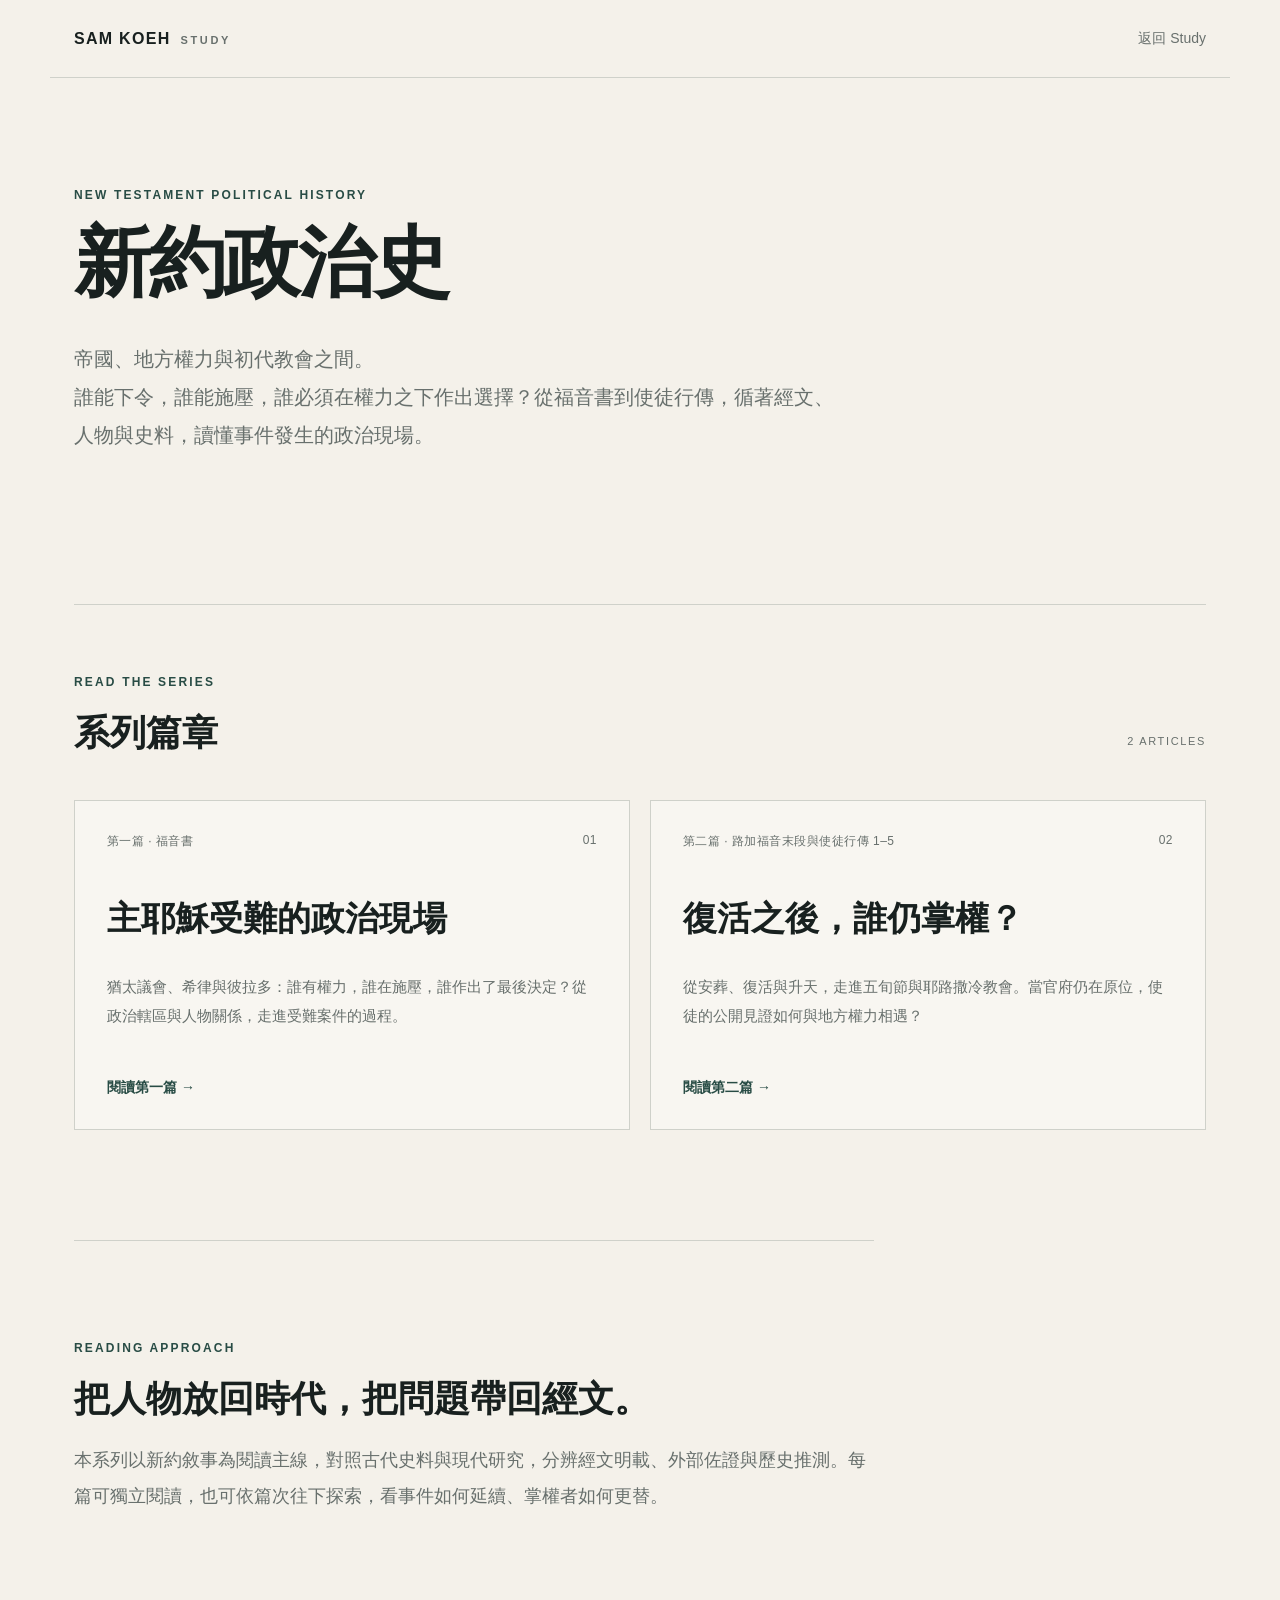
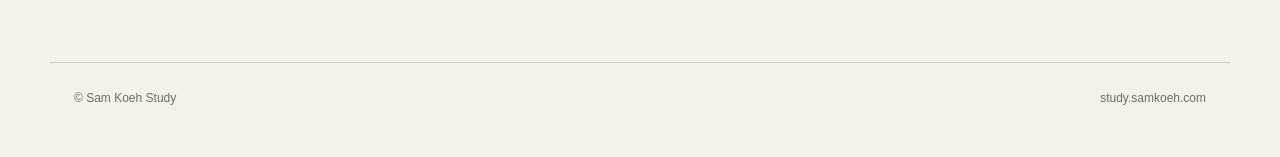
==== nt-politics/index.html @ fa1b87ae "NT_Politics 1-2" ====
<!doctype html>
<html lang="zh-Hant-TW">
<head><meta charset="utf-8"><meta name="viewport" content="width=device-width, initial-scale=1">
<title>新約政治史｜Sam Koeh Study</title>
<meta name="description" content="帝國、地方權力與初代教會之間：從耶穌受難到使徒行傳，循著經文與史料，讀懂新約的政治現場。">
<link rel="stylesheet" href="../assets/site.css"></head>
<body>
<header class="site-header"><a class="brand" href="../"><span>SAM KOEH</span><small>STUDY</small></a><nav><a href="../">返回 Study</a></nav></header>
<main>
<section class="hero"><p class="eyebrow">NEW TESTAMENT POLITICAL HISTORY</p><h1>新約政治史</h1><p class="lead">帝國、地方權力與初代教會之間。<br>誰能下令，誰能施壓，誰必須在權力之下作出選擇？從福音書到使徒行傳，循著經文、人物與史料，讀懂事件發生的政治現場。</p></section>
<section class="library" id="series"><div class="section-head"><div><p class="eyebrow">READ THE SERIES</p><h2>系列篇章</h2></div><p class="count">2 ARTICLES</p></div>
<div class="grid">
<a class="card" href="01/"><div class="card-meta"><span>第一篇 · 福音書</span><span>01</span></div><h3>主耶穌受難的政治現場</h3><p>猶太議會、希律與彼拉多：誰有權力，誰在施壓，誰作出了最後決定？從政治轄區與人物關係，走進受難案件的過程。</p><span class="enter">閱讀第一篇 →</span></a>
<a class="card" href="02/"><div class="card-meta"><span>第二篇 · 路加福音末段與使徒行傳 1–5</span><span>02</span></div><h3>復活之後，誰仍掌權？</h3><p>從安葬、復活與升天，走進五旬節與耶路撒冷教會。當官府仍在原位，使徒的公開見證如何與地方權力相遇？</p><span class="enter">閱讀第二篇 →</span></a>
</div></section>
<section class="about"><p class="eyebrow">READING APPROACH</p><h2>把人物放回時代，把問題帶回經文。</h2><p>本系列以新約敘事為閱讀主線，對照古代史料與現代研究，分辨經文明載、外部佐證與歷史推測。每篇可獨立閱讀，也可依篇次往下探索，看事件如何延續、掌權者如何更替。</p></section>
</main><footer><span>© Sam Koeh Study</span><span>study.samkoeh.com</span></footer>
</body></html>
---- assets/site.css ----
:root{--paper:#f4f1ea;--ink:#18201f;--muted:#68706d;--line:#cfd1ca;--accent:#284c45;--max:1180px}*{box-sizing:border-box}html{scroll-behavior:smooth}body{margin:0;background:var(--paper);color:var(--ink);font-family:"PingFang TC","Noto Sans TC","Microsoft JhengHei",sans-serif}.site-header{height:78px;max-width:var(--max);margin:auto;padding:0 24px;display:flex;align-items:center;justify-content:space-between;border-bottom:1px solid var(--line)}.brand{color:inherit;text-decoration:none;display:flex;align-items:baseline;gap:10px;font-weight:750;letter-spacing:.08em}.brand small{font-size:11px;color:var(--muted);letter-spacing:.24em}.site-header nav{display:flex;gap:28px}.site-header nav a{color:var(--muted);text-decoration:none;font-size:14px}.site-header nav a:hover{color:var(--ink)}main{max-width:var(--max);margin:auto;padding:0 24px}.hero{padding:110px 0 130px;max-width:950px}.eyebrow{font-size:12px;letter-spacing:.18em;font-weight:700;color:var(--accent);margin:0 0 20px}.hero h1{font-family:"Songti TC","Noto Serif TC",serif;font-size:clamp(46px,6vw,82px);line-height:1.1;letter-spacing:-.03em;margin:0 0 34px;font-weight:650}.lead{max-width:760px;font-size:20px;line-height:1.9;color:var(--muted)}.library{padding:70px 0 110px;border-top:1px solid var(--line)}.section-head{display:flex;justify-content:space-between;align-items:end;margin-bottom:42px}.section-head h2,.about h2{font-family:"Songti TC","Noto Serif TC",serif;font-size:36px;margin:0}.count{font-size:11px;letter-spacing:.15em;color:var(--muted)}.grid{display:grid;grid-template-columns:repeat(2,minmax(0,1fr));gap:20px}.card{min-height:330px;padding:32px;border:1px solid var(--line);background:rgba(255,255,255,.34);color:inherit;text-decoration:none;display:flex;flex-direction:column;transition:.2s ease}.card:hover{transform:translateY(-4px);background:rgba(255,255,255,.7);border-color:#aab1ad}.card-meta{display:flex;justify-content:space-between;font-size:12px;color:var(--muted);letter-spacing:.04em}.card h3{font-family:"Songti TC","Noto Serif TC",serif;font-size:34px;line-height:1.35;margin:46px 0 16px}.card p{font-size:15px;line-height:1.9;color:var(--muted);max-width:520px}.enter{margin-top:auto;font-size:14px;color:var(--accent);font-weight:700}.about{padding:100px 0 130px;border-top:1px solid var(--line);max-width:800px}.about p:last-child{font-size:18px;line-height:2;color:var(--muted)}footer{max-width:var(--max);margin:auto;padding:28px 24px 52px;border-top:1px solid var(--line);display:flex;justify-content:space-between;color:var(--muted);font-size:12px}@media(max-width:720px){.site-header{height:66px}.site-header nav{gap:16px}.hero{padding:72px 0 88px}.lead{font-size:17px}.grid{grid-template-columns:1fr}.card{min-height:290px}.section-head{align-items:flex-start}.about{padding:76px 0 96px}}
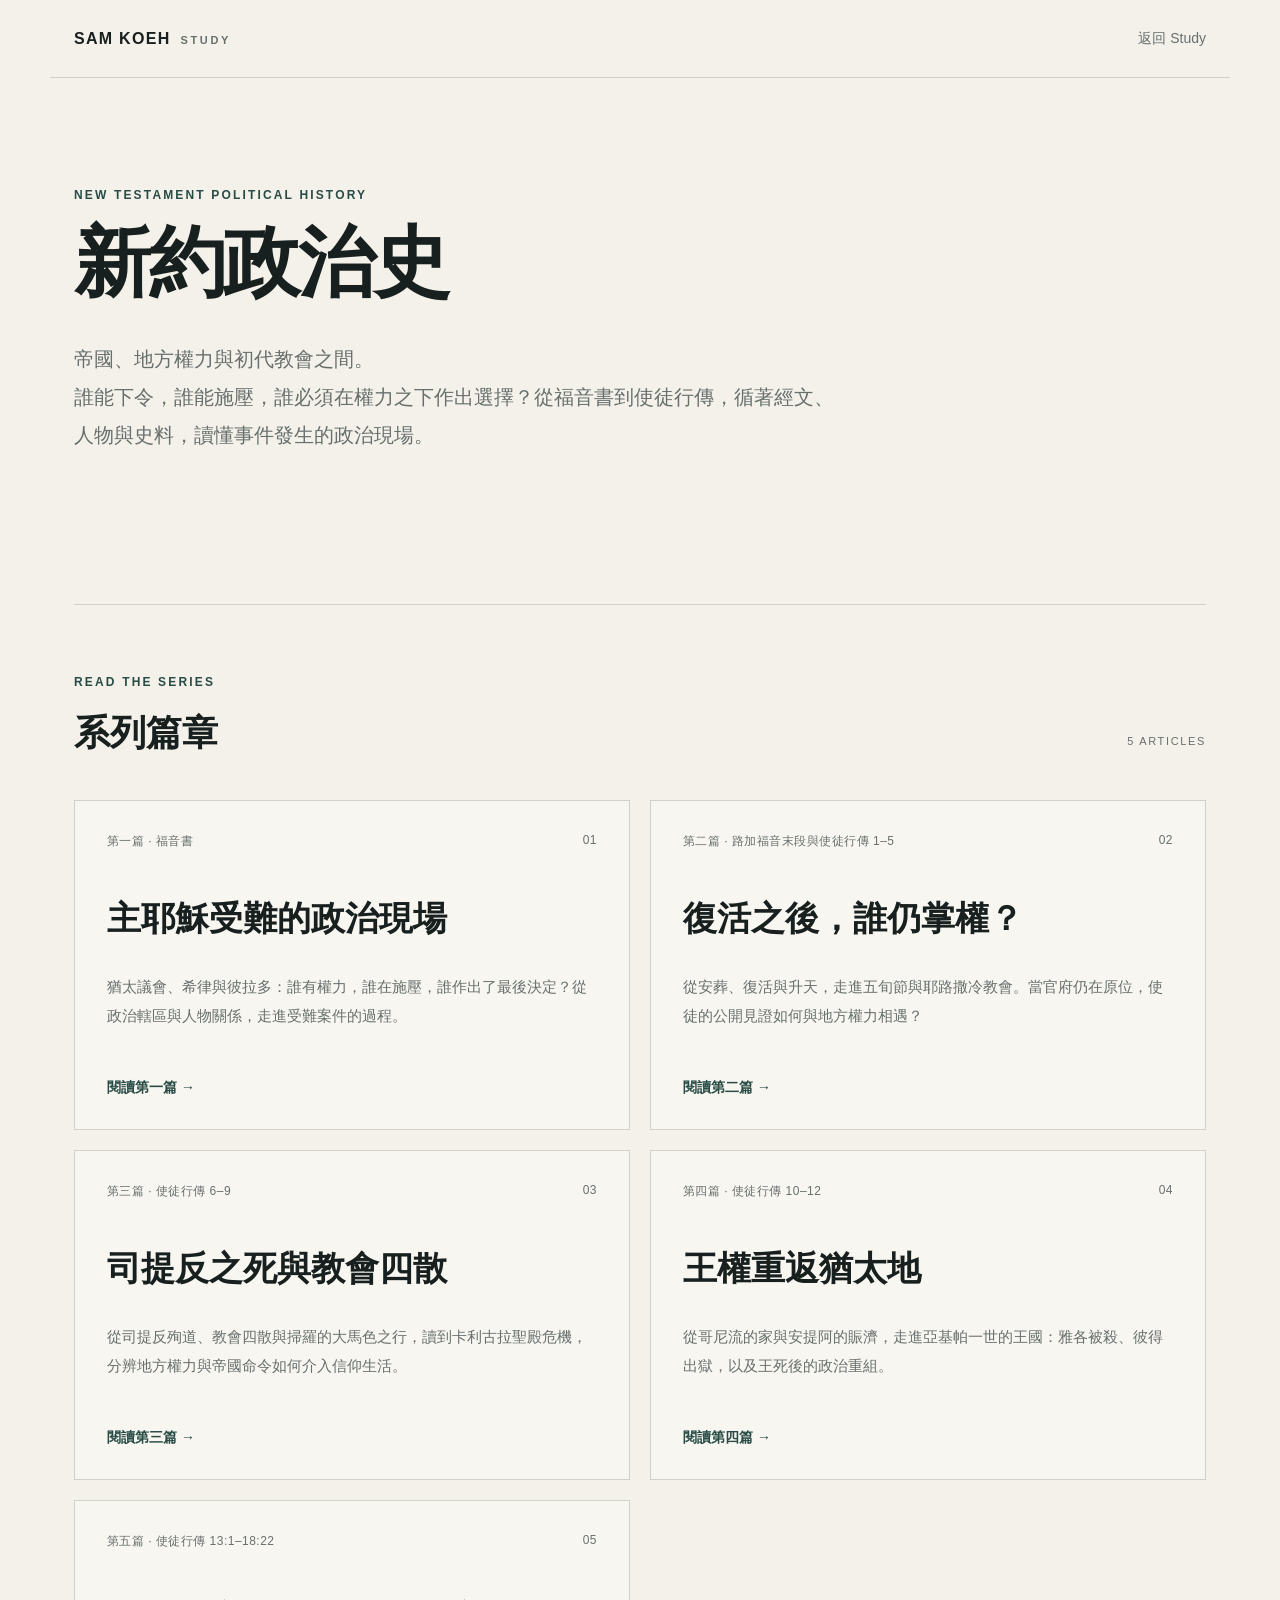
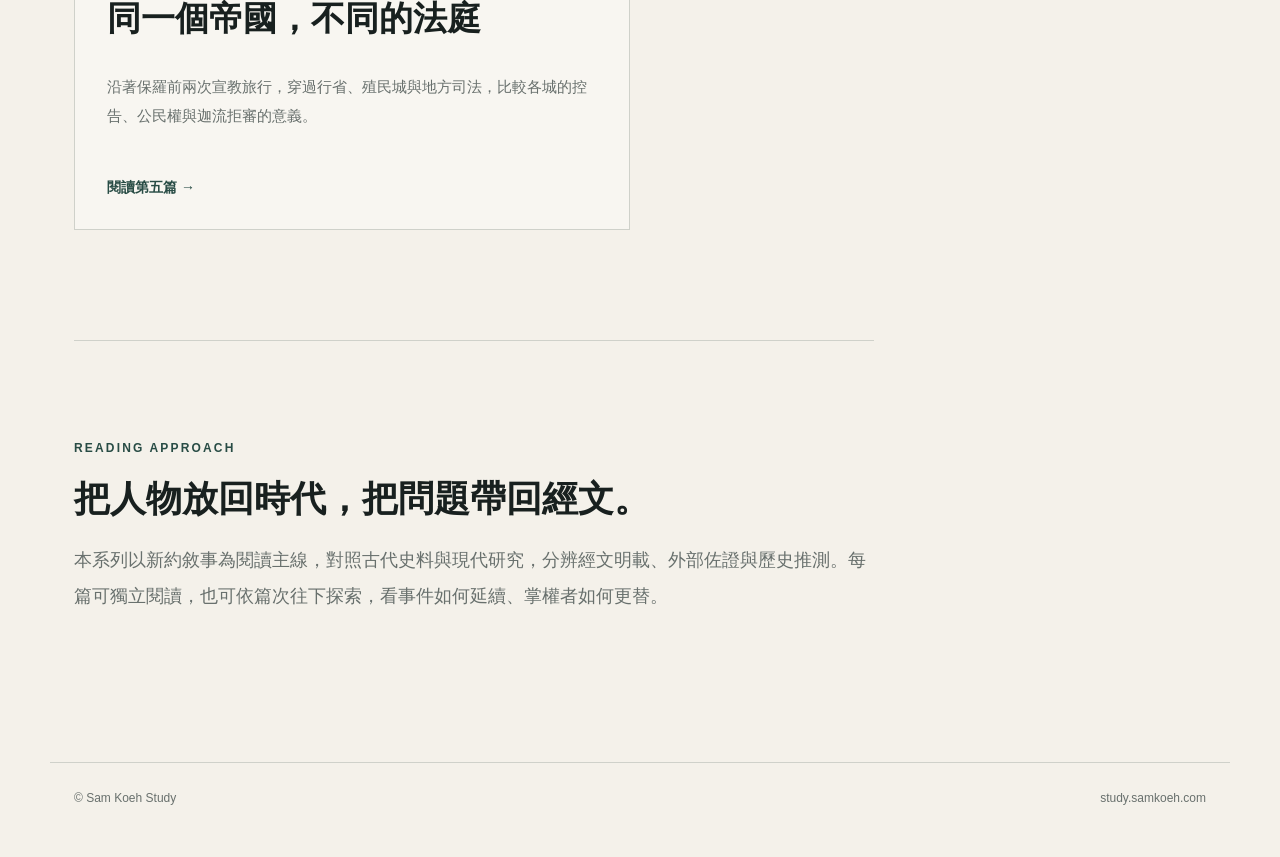
==== commit 0a366daf: "updated" ====
--- a/nt-politics/index.html
+++ b/nt-politics/index.html
@@ -8,10 +8,13 @@
 <header class="site-header"><a class="brand" href="../"><span>SAM KOEH</span><small>STUDY</small></a><nav><a href="../">返回 Study</a></nav></header>
 <main>
 <section class="hero"><p class="eyebrow">NEW TESTAMENT POLITICAL HISTORY</p><h1>新約政治史</h1><p class="lead">帝國、地方權力與初代教會之間。<br>誰能下令，誰能施壓，誰必須在權力之下作出選擇？從福音書到使徒行傳，循著經文、人物與史料，讀懂事件發生的政治現場。</p></section>
-<section class="library" id="series"><div class="section-head"><div><p class="eyebrow">READ THE SERIES</p><h2>系列篇章</h2></div><p class="count">2 ARTICLES</p></div>
+<section class="library" id="series"><div class="section-head"><div><p class="eyebrow">READ THE SERIES</p><h2>系列篇章</h2></div><p class="count">5 ARTICLES</p></div>
 <div class="grid">
 <a class="card" href="01/"><div class="card-meta"><span>第一篇 · 福音書</span><span>01</span></div><h3>主耶穌受難的政治現場</h3><p>猶太議會、希律與彼拉多：誰有權力，誰在施壓，誰作出了最後決定？從政治轄區與人物關係，走進受難案件的過程。</p><span class="enter">閱讀第一篇 →</span></a>
 <a class="card" href="02/"><div class="card-meta"><span>第二篇 · 路加福音末段與使徒行傳 1–5</span><span>02</span></div><h3>復活之後，誰仍掌權？</h3><p>從安葬、復活與升天，走進五旬節與耶路撒冷教會。當官府仍在原位，使徒的公開見證如何與地方權力相遇？</p><span class="enter">閱讀第二篇 →</span></a>
+<a class="card" href="03/"><div class="card-meta"><span>第三篇 · 使徒行傳 6–9</span><span>03</span></div><h3>司提反之死與教會四散</h3><p>從司提反殉道、教會四散與掃羅的大馬色之行，讀到卡利古拉聖殿危機，分辨地方權力與帝國命令如何介入信仰生活。</p><span class="enter">閱讀第三篇 →</span></a>
+<a class="card" href="04/"><div class="card-meta"><span>第四篇 · 使徒行傳 10–12</span><span>04</span></div><h3>王權重返猶太地</h3><p>從哥尼流的家與安提阿的賑濟，走進亞基帕一世的王國：雅各被殺、彼得出獄，以及王死後的政治重組。</p><span class="enter">閱讀第四篇 →</span></a>
+<a class="card" href="05/"><div class="card-meta"><span>第五篇 · 使徒行傳 13:1–18:22</span><span>05</span></div><h3>同一個帝國，不同的法庭</h3><p>沿著保羅前兩次宣教旅行，穿過行省、殖民城與地方司法，比較各城的控告、公民權與迦流拒審的意義。</p><span class="enter">閱讀第五篇 →</span></a>
 </div></section>
 <section class="about"><p class="eyebrow">READING APPROACH</p><h2>把人物放回時代，把問題帶回經文。</h2><p>本系列以新約敘事為閱讀主線，對照古代史料與現代研究，分辨經文明載、外部佐證與歷史推測。每篇可獨立閱讀，也可依篇次往下探索，看事件如何延續、掌權者如何更替。</p></section>
 </main><footer><span>© Sam Koeh Study</span><span>study.samkoeh.com</span></footer>
